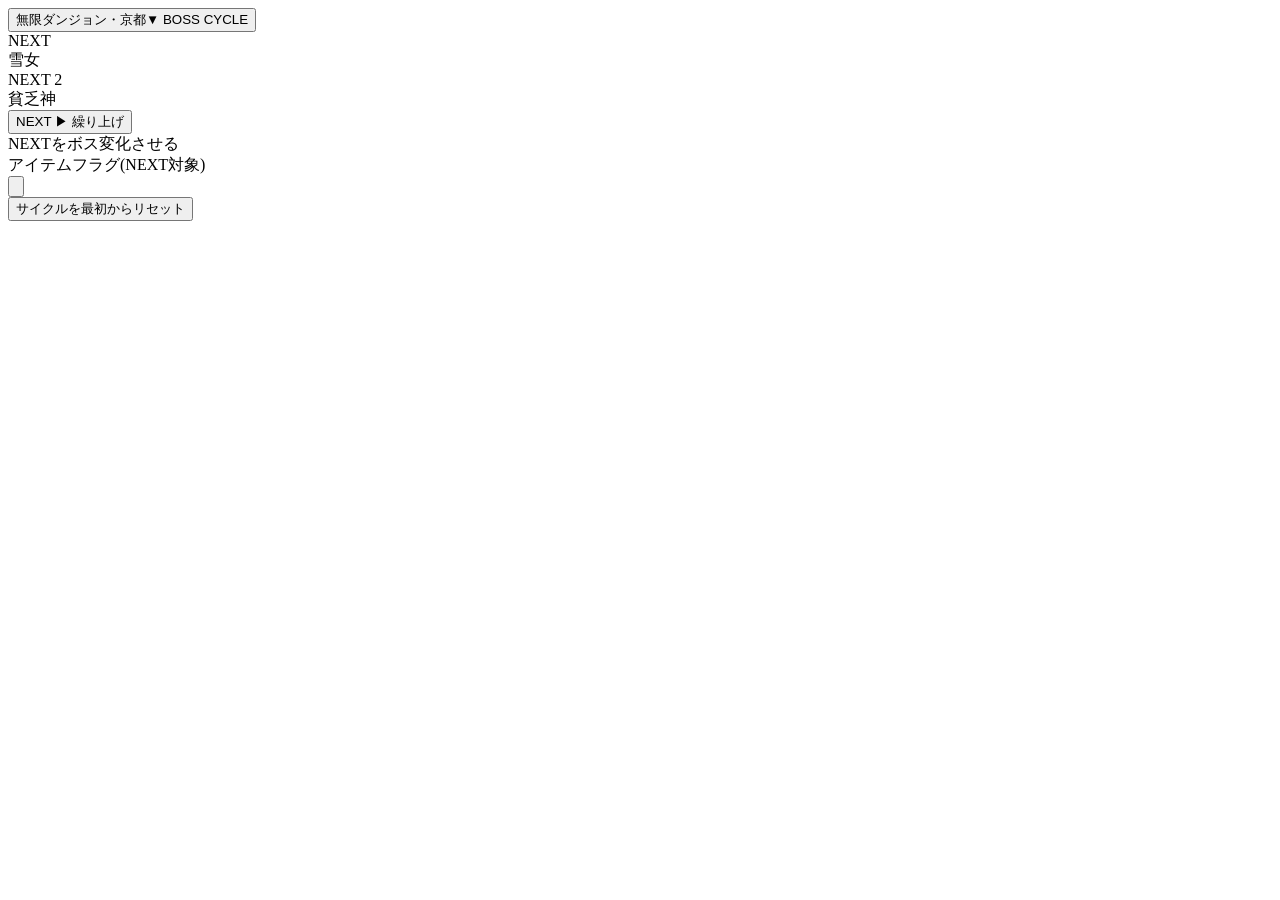
==== boss_tracker.html @ 8bfde64f "Create boss_tracker.html" ====
<!DOCTYPE html>
<html lang="ja">
  <head>
    <meta charset="UTF-8">
    <meta name="viewport" content="width=device-width, initial-scale=1.0, maximum-scale=1.0, user-scalable=no">
    <title>無限ダンジョン - ボス周回トラッカー yktools</title>
    <link rel="stylesheet" href="/assets/css/tracker.css">
    <script>
    const BOSS_IMAGES = {
      yukionna: "/assets/icons/yukionna.png",
      binbougami: "/assets/icons/binnbogami.png",
      tengu:"/assets/icons/tenngu.png",
      nekomata:"/assets/icons/nekomata.png",
      kyuubi: "/assets/icons/kyubi.png",
      inishie: "/assets/icons/ancient.png",
      yukkuriin : "/assets/icons/yukkurin.png",
      yukkuriiza : "/assets/icons/yukkurizza.png",
      battousai : "/assets/icons/battousai.png",
      raitei : "/assets/icons/raitei.png",
      zetsubou : "/assets/icons/zetsubou.png",
      thiro : "/assets/icons/thiro.png",
      hannnousokudo : "/assets/icons/hannousokudo.png",
      yuyuyu : "/assets/icons/yuyuyu.png",
      jump : "/assets/icons/jump.png",
      maboroshi : "/assets/icons/Phantasma.png"
    };
    </script>
  </head>
  <body>
    <div class="stage-bar">
      <button class="stage-select-btn" id="stageSelectBtn">
        <span class="stage-name"><span id="stageName">無限ダンジョン・京都</span><span class="caret">▼</span></span>
        <span class="stage-sub">BOSS CYCLE</span>
      </button>
      <div class="stage-dropdown" id="stageDropdown"></div>
    </div>
    <div class="slots">
      <div class="slot primary" id="slotNext">
        <div class="slot-label-row">
          <span class="slot-label">NEXT</span>
          <span class="item-tag" id="itemTagNext"><img src="" alt="" id="itemTagNextImg"></span>
        </div>
        <div class="slot-body">
          <div class="boss-icon" id="iconNext"></div>
          <div class="boss-text">
            <div class="boss-name" id="nameNext">雪女</div>
            <div class="boss-origin" id="originNext"></div>
          </div>
        </div>
        <div class="warn-badge" id="badgeNext"></div>
      </div>
      <div class="slot secondary" id="slotNext2">
        <div class="slot-label-row">
          <span class="slot-label">NEXT 2</span>
        </div>
        <div class="slot-body">
          <div class="boss-icon" id="iconNext2"></div>
          <div class="boss-text">
            <div class="boss-name" id="nameNext2">貧乏神</div>
            <div class="boss-origin" id="originNext2"></div>
          </div>
        </div>
        <div class="warn-badge" id="badgeNext2"></div>
      </div>
    </div>
    <button class="next-btn" id="btnAdvance">NEXT ▶ 繰り上げ</button>
    <div class="section-title">NEXTをボス変化させる</div>
    <div id="interruptWrap"></div>
    <div class="section-title" id="itemSectionTitle">アイテムフラグ(NEXT対象)</div>
    <button class="item-btn" id="btnItem"><img src="" alt="" id="itemBtnImg"><span id="itemBtnLabel"></span></button>
    <div class="reset-row">
      <button class="reset-btn" id="btnReset">サイクルを最初からリセット</button>
    </div>
    <script src="/assets/js/tracker.js"></script>
  </body>
</html>
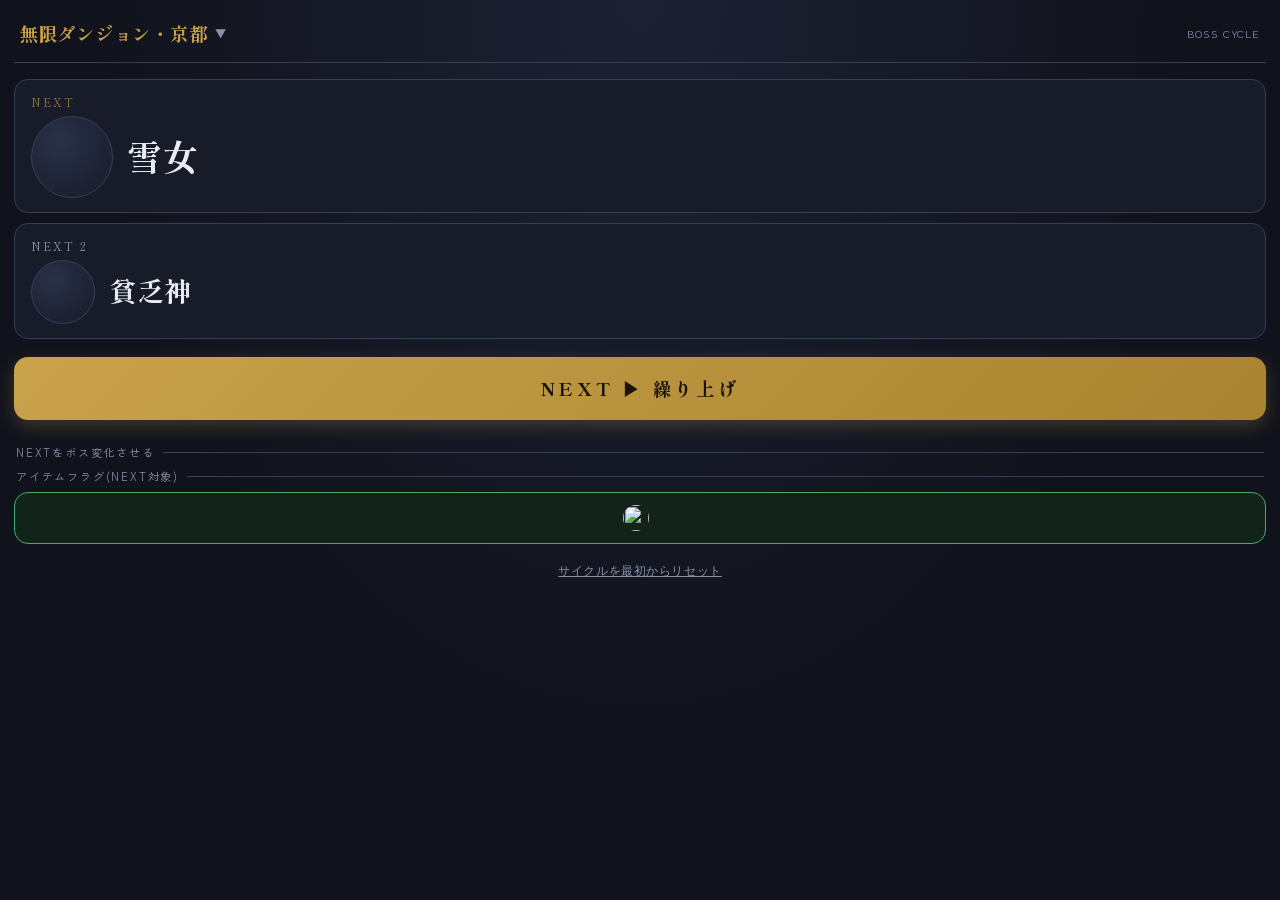
==== commit add78a16: "Update boss_tracker.html" ====
--- a/boss_tracker.html
+++ b/boss_tracker.html
@@ -7,22 +7,22 @@
     <link rel="stylesheet" href="/assets/css/tracker.css">
     <script>
     const BOSS_IMAGES = {
-      yukionna: "/assets/icons/yukionna.png",
-      binbougami: "/assets/icons/binnbogami.png",
-      tengu:"/assets/icons/tenngu.png",
-      nekomata:"/assets/icons/nekomata.png",
-      kyuubi: "/assets/icons/kyubi.png",
-      inishie: "/assets/icons/ancient.png",
-      yukkuriin : "/assets/icons/yukkurin.png",
-      yukkuriiza : "/assets/icons/yukkurizza.png",
-      battousai : "/assets/icons/battousai.png",
-      raitei : "/assets/icons/raitei.png",
-      zetsubou : "/assets/icons/zetsubou.png",
-      thiro : "/assets/icons/thiro.png",
-      hannnousokudo : "/assets/icons/hannousokudo.png",
-      yuyuyu : "/assets/icons/yuyuyu.png",
-      jump : "/assets/icons/jump.png",
-      maboroshi : "/assets/icons/Phantasma.png"
+      yukionna: "//yktool.github.io/assets/icons/yukionna.png",
+      binbougami: "//yktool.github.io/assets/icons/binnbogami.png",
+      tengu:"//yktool.github.io/assets/icons/tenngu.png",
+      nekomata:"//yktool.github.io/assets/icons/nekomata.png",
+      kyuubi: "//yktool.github.io/assets/icons/kyubi.png",
+      inishie: "//yktool.github.io/assets/icons/ancient.png",
+      yukkuriin : "//yktool.github.io/assets/icons/yukkurin.png",
+      yukkuriiza : "//yktool.github.io/assets/icons/yukkurizza.png",
+      battousai : "//yktool.github.io/assets/icons/battousai.png",
+      raitei : "//yktool.github.io/assets/icons/raitei.png",
+      zetsubou : "//yktool.github.io/assets/icons/zetsubou.png",
+      thiro : "//yktool.github.io/assets/icons/thiro.png",
+      hannnousokudo : "//yktool.github.io/assets/icons/hannousokudo.png",
+      yuyuyu : "//yktool.github.io/assets/icons/yuyuyu.png",
+      jump : "//yktool.github.io/assets/icons/jump.png",
+      maboroshi : "//yktool.github.io/assets/icons/Phantasma.png"
     };
     </script>
   </head>
--- a/assets/css/tracker.css
+++ b/assets/css/tracker.css
@@ -0,0 +1,440 @@
+@import url('https://fonts.googleapis.com/css2?family=Shippori+Mincho:wght@500;700;800&family=Zen+Kaku+Gothic+New:wght@400;500;700;900&display=swap');
+
+:root{
+  --bg-0:#11131c;
+  --bg-1:#181c29;
+  --bg-2:#20263a;
+  --line:#33405c;
+  --ink:#e9ecf5;
+  --ink-dim:#8892ab;
+  --gold:#c9a24b;
+  --gold-soft:#8d7638;
+
+  --warn-red:#c0392b;
+  --warn-red-bg:#2e1414;
+  --warn-yellow:#e0b400;
+  --warn-yellow-bg:#2e2810;
+  --warn-purple:#9400d3;
+  --warn-purple-bg:#221030;
+
+  --item-green:#3fae6a;
+  --item-green-bg:#12241a;
+  --item-pink:#ff1493;
+  --item-pink-bg:#2b1020;
+}
+
+*{box-sizing:border-box; -webkit-tap-highlight-color:transparent;}
+
+html,body{
+  margin:0; padding:0;
+  background:var(--bg-0);
+  color:var(--ink);
+  font-family:'Zen Kaku Gothic New', sans-serif;
+  height:100%;
+  overflow-x:hidden;
+  user-select:none;
+}
+
+body{
+  background:
+    radial-gradient(ellipse at top, #1c2133 0%, var(--bg-0) 60%);
+  min-height:100vh;
+  padding:14px 14px 28px;
+}
+
+/* ---- ステージ切り替えバー ---- */
+.stage-bar{
+  position:relative;
+  padding:2px 4px 12px;
+  border-bottom:1px solid var(--line);
+  margin-bottom:16px;
+}
+
+.stage-select-btn{
+  width:100%;
+  display:flex;
+  align-items:center;
+  justify-content:space-between;
+  background:none;
+  border:none;
+  padding:4px 2px;
+  color:inherit;
+  font-family:inherit;
+}
+.stage-name{
+  font-family:'Shippori Mincho', serif;
+  font-weight:700;
+  font-size:1.15rem;
+  letter-spacing:.04em;
+  color:var(--gold);
+  display:flex;
+  align-items:center;
+  gap:8px;
+}
+.stage-name .caret{
+  font-size:.7rem;
+  color:var(--ink-dim);
+  transition:transform .2s;
+}
+.stage-select-btn.open .caret{ transform:rotate(180deg); }
+
+.stage-sub{
+  font-size:.68rem;
+  color:var(--ink-dim);
+  letter-spacing:.08em;
+}
+
+.stage-dropdown{
+  display:none;
+  position:absolute;
+  top:100%;
+  left:0; right:0;
+  margin-top:6px;
+  background:var(--bg-1);
+  border:1px solid var(--line);
+  border-radius:12px;
+  overflow:hidden;
+  z-index:20;
+  box-shadow:0 10px 30px rgba(0,0,0,.4);
+}
+.stage-dropdown.open{ display:block; }
+.stage-option{
+  width:100%;
+  text-align:left;
+  padding:13px 16px;
+  background:none;
+  border:none;
+  color:var(--ink);
+  font-family:'Shippori Mincho', serif;
+  font-size:.95rem;
+  letter-spacing:.03em;
+  border-bottom:1px solid var(--line);
+}
+.stage-option:last-child{ border-bottom:none; }
+.stage-option:active{ background:var(--bg-2); }
+.stage-option.current{ color:var(--gold); font-weight:700; }
+
+/* ---- NEXT カード ---- */
+.slots{
+  display:flex;
+  flex-direction:column;
+  gap:10px;
+  margin-bottom:18px;
+}
+
+.slot{
+  position:relative;
+  border-radius:14px;
+  padding:14px 16px;
+  background:var(--bg-1);
+  border:1px solid var(--line);
+  overflow:hidden;
+  transition:background .25s, border-color .25s, box-shadow .25s;
+}
+
+.slot-label-row{
+  display:flex;
+  align-items:center;
+  justify-content:space-between;
+  margin-bottom:6px;
+}
+.slot-label{
+  font-family:'Shippori Mincho', serif;
+  font-size:.72rem;
+  letter-spacing:.18em;
+  color:var(--ink-dim);
+}
+.slot.primary .slot-label{ color:var(--gold-soft); }
+
+.item-tag{
+  display:none;
+  align-items:center;
+  gap:5px;
+  font-size:.68rem;
+  font-weight:700;
+  letter-spacing:.06em;
+  border-radius:20px;
+  padding:2px 10px 2px 4px;
+}
+.item-tag.on{ display:inline-flex; }
+.item-tag img{
+  width:18px; height:18px;
+  border-radius:50%;
+  display:block;
+}
+.item-tag.color-green{
+  color:var(--item-green);
+  background:var(--item-green-bg);
+  border:1px solid var(--item-green);
+}
+.item-tag.color-pink{
+  color:var(--item-pink);
+  background:var(--item-pink-bg);
+  border:1px solid var(--item-pink);
+}
+
+.slot-body{
+  display:flex;
+  align-items:center;
+  gap:14px;
+}
+
+.boss-icon{
+  flex:none;
+  width:64px;
+  height:64px;
+  border-radius:50%;
+  background:radial-gradient(circle at 35% 30%, #2a3148, #161b28);
+  border:1px solid var(--line);
+  overflow:hidden;
+  display:flex;
+  align-items:center;
+  justify-content:center;
+}
+.slot.primary .boss-icon{ width:82px; height:82px; }
+.boss-icon img{
+  width:100%;
+  height:100%;
+  object-fit:cover;
+  object-position:center 20%;
+}
+.boss-icon.empty{ visibility:hidden; }
+
+.boss-icon.quad{
+  display:grid;
+  grid-template-columns:1fr 1fr;
+  grid-template-rows:1fr 1fr;
+}
+.boss-icon.quad img{
+  width:100%; height:100%;
+  object-fit:cover;
+  object-position:center 15%;
+}
+
+.boss-text{ min-width:0; flex:1; }
+
+.boss-name{
+  font-family:'Shippori Mincho', serif;
+  font-weight:800;
+  font-size:1.7rem;
+  line-height:1.15;
+  letter-spacing:.02em;
+}
+.slot.primary .boss-name{ font-size:2.2rem; }
+
+.boss-origin{
+  margin-top:2px;
+  font-size:.68rem;
+  color:var(--ink-dim);
+  letter-spacing:.04em;
+}
+
+.warn-badge{
+  display:none;
+  margin-top:8px;
+  align-items:center;
+  gap:6px;
+  font-family:'Shippori Mincho', serif;
+  font-weight:700;
+  font-size:.85rem;
+  letter-spacing:.12em;
+  padding:5px 10px;
+  border-radius:8px;
+  width:fit-content;
+}
+.warn-badge.show{ display:flex; }
+
+/* 警告色バリエーション: red / yellow / purple */
+.slot.warn-red{
+  background:linear-gradient(135deg, var(--warn-red-bg), #1a0d0d);
+  border-color:var(--warn-red);
+  box-shadow:0 0 0 1px rgba(192,57,43,.35), 0 0 26px rgba(192,57,43,.25);
+  animation:pulse-red 1.8s ease-in-out infinite;
+}
+.slot.warn-red .boss-name{ color:#ff6b5b; }
+.slot.warn-red .warn-badge{
+  background:rgba(192,57,43,.18);
+  color:#ff8577;
+  border:1px solid var(--warn-red);
+}
+
+.slot.warn-yellow{
+  background:linear-gradient(135deg, var(--warn-yellow-bg), #1d1908);
+  border-color:var(--warn-yellow);
+  box-shadow:0 0 0 1px rgba(224,180,0,.3), 0 0 18px rgba(224,180,0,.18);
+}
+.slot.warn-yellow .boss-name{ color:#f4cf4d; }
+.slot.warn-yellow .warn-badge{
+  background:rgba(224,180,0,.15);
+  color:#f4cf4d;
+  border:1px solid var(--warn-yellow);
+}
+
+.slot.warn-purple{
+  background:linear-gradient(135deg, var(--warn-purple-bg), #180a24);
+  border-color:var(--warn-purple);
+  box-shadow:0 0 0 1px rgba(148,0,211,.35), 0 0 24px rgba(148,0,211,.28);
+  animation:pulse-purple 1.8s ease-in-out infinite;
+}
+.slot.warn-purple .boss-name{ color:#c77bf0; }
+.slot.warn-purple .warn-badge{
+  background:rgba(148,0,211,.18);
+  color:#d79bf5;
+  border:1px solid var(--warn-purple);
+}
+
+@keyframes pulse-red{
+  0%,100%{ box-shadow:0 0 0 1px rgba(192,57,43,.35), 0 0 26px rgba(192,57,43,.25);}
+  50%{ box-shadow:0 0 0 1px rgba(192,57,43,.55), 0 0 40px rgba(192,57,43,.45);}
+}
+@keyframes pulse-purple{
+  0%,100%{ box-shadow:0 0 0 1px rgba(148,0,211,.35), 0 0 24px rgba(148,0,211,.28);}
+  50%{ box-shadow:0 0 0 1px rgba(148,0,211,.55), 0 0 38px rgba(148,0,211,.45);}
+}
+
+/* ---- NEXTボタン ---- */
+.next-btn{
+  width:100%;
+  padding:18px;
+  border-radius:14px;
+  border:none;
+  background:linear-gradient(135deg, var(--gold), #a9832f);
+  color:#1a1408;
+  font-family:'Shippori Mincho', serif;
+  font-weight:800;
+  font-size:1.15rem;
+  letter-spacing:.2em;
+  margin-bottom:20px;
+  box-shadow:0 6px 18px rgba(201,162,75,.25);
+}
+.next-btn:active{ transform:scale(.98); filter:brightness(.95); }
+
+/* ---- セクション見出し ---- */
+.section-title{
+  font-size:.7rem;
+  letter-spacing:.16em;
+  color:var(--ink-dim);
+  margin:4px 2px 8px;
+  display:flex;
+  align-items:center;
+  gap:8px;
+}
+.section-title::after{
+  content:"";
+  flex:1;
+  height:1px;
+  background:var(--line);
+}
+
+/* ---- 割り込み/変化ボタン群 ---- */
+.change-grid{
+  display:grid;
+  gap:8px;
+  margin-bottom:14px;
+}
+.change-grid.cols-3{ grid-template-columns:1fr 1fr 1fr; }
+.change-grid.cols-4{ grid-template-columns:1fr 1fr 1fr 1fr; }
+
+.change-btn{
+  padding:12px 4px 10px;
+  border-radius:12px;
+  border:1px solid var(--line);
+  background:var(--bg-1);
+  color:var(--ink);
+  font-family:'Zen Kaku Gothic New', sans-serif;
+  font-weight:700;
+  font-size:.82rem;
+  letter-spacing:.02em;
+  line-height:1.3;
+  display:flex;
+  flex-direction:column;
+  align-items:center;
+  gap:6px;
+}
+.change-grid.cols-4 .change-btn{ font-size:.72rem; padding:10px 2px 8px; }
+
+.change-btn .icon{
+  width:44px; height:44px;
+  border-radius:50%;
+  overflow:hidden;
+  background:#161b28;
+  display:grid;
+}
+.change-grid.cols-4 .change-btn .icon{ width:38px; height:38px; }
+.change-btn .icon.quad{
+  grid-template-columns:1fr 1fr;
+  grid-template-rows:1fr 1fr;
+}
+.change-btn .icon img{
+  width:100%; height:100%;
+  object-fit:cover;
+  object-position:center 15%;
+}
+.change-btn .sub{
+  display:block;
+  font-size:.6rem;
+  color:var(--ink-dim);
+  font-weight:400;
+}
+.change-btn:active{ background:var(--bg-2); transform:scale(.97); }
+
+.change-btn.accent-red{ border-color:#5a3a3a; }
+.change-btn.accent-red .sub{ color:#c98a8a; }
+.change-btn.accent-purple{ border-color:#4a2f5a; }
+.change-btn.accent-purple .sub{ color:#b98ac9; }
+.change-btn.accent-yellow{ border-color:#5a5230; }
+.change-btn.accent-yellow .sub{ color:#c9bb7a; }
+
+/* ---- アイテムフラグボタン ---- */
+.item-btn{
+  width:100%;
+  padding:12px 14px;
+  border-radius:14px;
+  border:1px solid var(--item-green);
+  background:var(--item-green-bg);
+  color:var(--item-green);
+  font-family:'Shippori Mincho', serif;
+  font-weight:700;
+  font-size:.95rem;
+  letter-spacing:.1em;
+  margin-bottom:12px;
+  display:flex;
+  align-items:center;
+  justify-content:center;
+  gap:9px;
+}
+.item-btn img{
+  width:26px; height:26px;
+  border-radius:50%;
+  display:block;
+}
+.item-btn.color-pink{
+  border-color:var(--item-pink);
+  background:var(--item-pink-bg);
+  color:var(--item-pink);
+}
+.item-btn.active.color-green{
+  background:linear-gradient(135deg, #3fae6a, #2c7d4b);
+  color:#0d1f14;
+  box-shadow:0 0 16px rgba(63,174,106,.35);
+}
+.item-btn.active.color-pink{
+  background:linear-gradient(135deg, #ff1493, #b3006a);
+  color:#2b0018;
+  box-shadow:0 0 16px rgba(255,20,147,.4);
+}
+.item-btn:active{ transform:scale(.98); }
+
+.reset-row{
+  text-align:center;
+  margin-top:6px;
+}
+.reset-btn{
+  background:none;
+  border:none;
+  color:var(--ink-dim);
+  font-size:.72rem;
+  letter-spacing:.05em;
+  text-decoration:underline;
+  padding:8px;
+}
